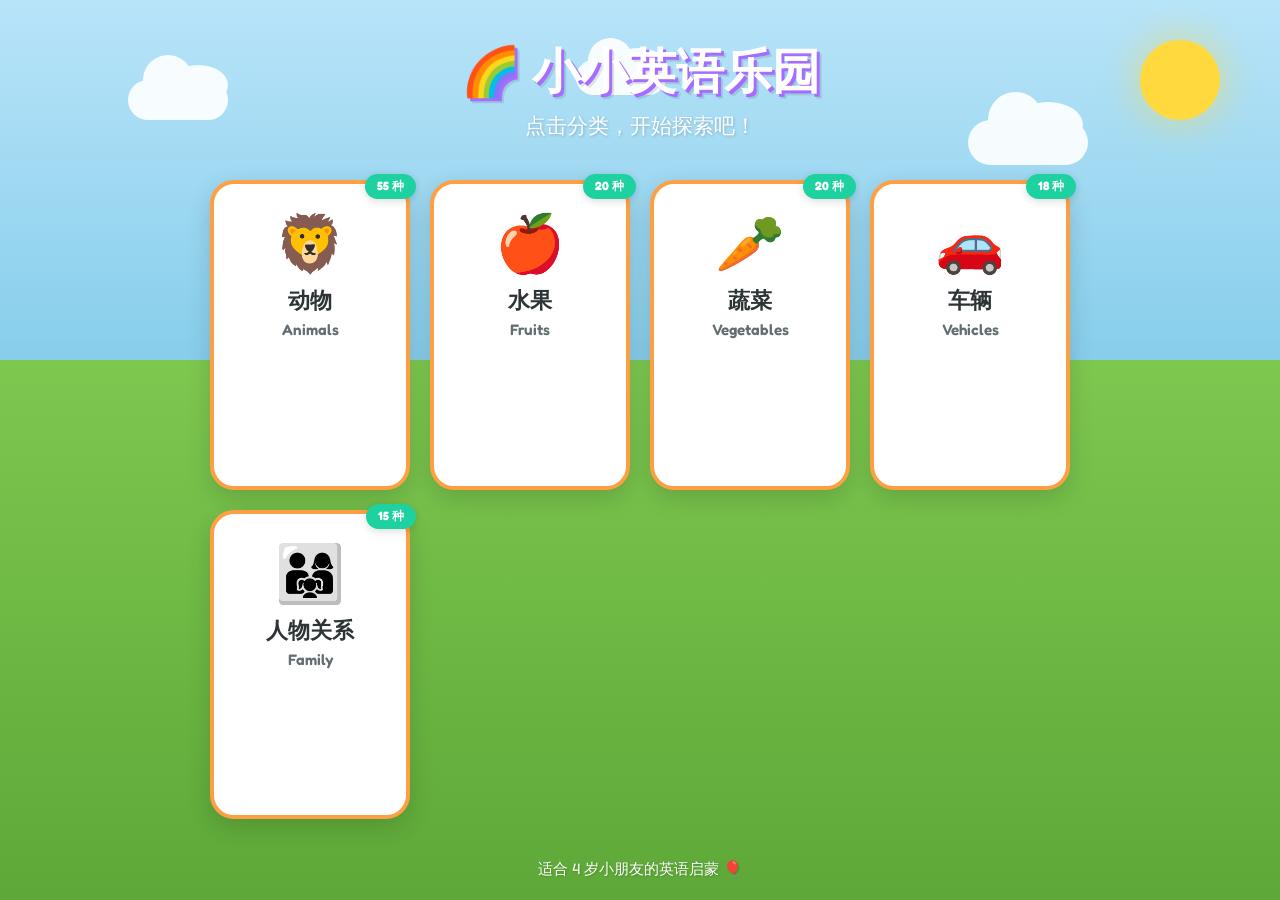
==== index.html @ f5d6f94d "init初始化 init初始化" ====
<!DOCTYPE html>
<html lang="zh-CN">
<head>
  <meta charset="UTF-8">
  <meta name="viewport" content="width=device-width, initial-scale=1.0">
  <title>小小英语乐园 🌈</title>
  <link rel="preconnect" href="https://fonts.googleapis.com">
  <link rel="preconnect" href="https://fonts.gstatic.com" crossorigin>
  <link href="https://fonts.googleapis.com/css2?family=Fredoka:wght@400;600;700&display=swap" rel="stylesheet">
  <link rel="stylesheet" href="css/style.css">
</head>
<body class="home-page">
  <div class="sky-bg">
    <div class="cloud cloud-1"></div>
    <div class="cloud cloud-2"></div>
    <div class="cloud cloud-3"></div>
    <div class="sun"></div>
  </div>

  <header class="header">
    <h1 class="title">🌈 小小英语乐园</h1>
    <p class="subtitle">点击分类，开始探索吧！</p>
  </header>

  <main class="categories">
    <a href="animals.html" class="category-card category-active">
      <div class="card-icon">🦁</div>
      <h2>动物</h2>
      <p>Animals</p>
      <span class="badge">55 种</span>
    </a>

    <a href="fruits.html" class="category-card category-active">
      <div class="card-icon">🍎</div>
      <h2>水果</h2>
      <p>Fruits</p>
      <span class="badge">20 种</span>
    </a>

    <a href="vegetables.html" class="category-card category-active">
      <div class="card-icon">🥕</div>
      <h2>蔬菜</h2>
      <p>Vegetables</p>
      <span class="badge">20 种</span>
    </a>

    <a href="vehicles.html" class="category-card category-active">
      <div class="card-icon">🚗</div>
      <h2>车辆</h2>
      <p>Vehicles</p>
      <span class="badge">18 种</span>
    </a>

    <a href="family.html" class="category-card category-active">
      <div class="card-icon">👨‍👩‍👧</div>
      <h2>人物关系</h2>
      <p>Family</p>
      <span class="badge">15 种</span>
    </a>
  </main>

  <footer class="footer">
    <p>适合 4 岁小朋友的英语启蒙 🎈</p>
  </footer>
</body>
</html>
---- css/style.css ----
/* ===== 基础样式 ===== */
*, *::before, *::after {
  box-sizing: border-box;
  margin: 0;
  padding: 0;
}

:root {
  --sky: #87CEEB;
  --sky-light: #B8E4F9;
  --grass: #7EC850;
  --grass-dark: #5DA838;
  --sun: #FFD93D;
  --white: #FFFFFF;
  --text: #2D3436;
  --pink: #FF6B9D;
  --purple: #A66CFF;
  --orange: #FF9F43;
  --blue: #54A0FF;
  --green: #1DD1A1;
  --shadow: rgba(0, 0, 0, 0.15);
  --font: 'Fredoka', 'Microsoft YaHei', sans-serif;
}

html {
  font-size: 16px;
}

body {
  font-family: var(--font);
  color: var(--text);
  min-height: 100vh;
  overflow-x: hidden;
  -webkit-tap-highlight-color: transparent;
  user-select: none;
}

/* ===== 首页背景 ===== */
.home-page {
  background: linear-gradient(180deg, var(--sky-light) 0%, var(--sky) 40%, var(--grass) 40%, var(--grass-dark) 100%);
  min-height: 100vh;
  display: flex;
  flex-direction: column;
  align-items: center;
}

.sky-bg {
  position: fixed;
  inset: 0;
  pointer-events: none;
  z-index: 0;
}

.sun {
  position: absolute;
  top: 40px;
  right: 60px;
  width: 80px;
  height: 80px;
  background: var(--sun);
  border-radius: 50%;
  box-shadow: 0 0 40px rgba(255, 217, 61, 0.6);
  animation: pulse 3s ease-in-out infinite;
}

.cloud {
  position: absolute;
  background: white;
  border-radius: 50px;
  opacity: 0.9;
  animation: float 8s ease-in-out infinite;
}

.cloud::before, .cloud::after {
  content: '';
  position: absolute;
  background: white;
  border-radius: 50%;
}

.cloud-1 { width: 100px; height: 40px; top: 80px; left: 10%; animation-delay: 0s; }
.cloud-1::before { width: 50px; height: 50px; top: -25px; left: 15px; }
.cloud-1::after { width: 60px; height: 40px; top: -15px; left: 40px; }

.cloud-2 { width: 120px; height: 45px; top: 120px; right: 15%; animation-delay: -3s; }
.cloud-2::before { width: 55px; height: 55px; top: -28px; left: 20px; }
.cloud-2::after { width: 70px; height: 45px; top: -18px; left: 45px; }

.cloud-3 { width: 90px; height: 35px; top: 60px; left: 45%; animation-delay: -5s; }
.cloud-3::before { width: 45px; height: 45px; top: -22px; left: 12px; }
.cloud-3::after { width: 55px; height: 35px; top: -12px; left: 35px; }

@keyframes float {
  0%, 100% { transform: translateX(0); }
  50% { transform: translateX(20px); }
}

@keyframes pulse {
  0%, 100% { transform: scale(1); }
  50% { transform: scale(1.08); }
}

/* ===== 首页头部 ===== */
.header {
  position: relative;
  z-index: 1;
  text-align: center;
  padding: 40px 20px 20px;
}

.title {
  font-size: clamp(2rem, 6vw, 3rem);
  font-weight: 700;
  color: var(--white);
  text-shadow: 3px 3px 0 var(--purple), 5px 5px 0 rgba(0,0,0,0.1);
  margin-bottom: 8px;
}

.subtitle {
  font-size: clamp(1rem, 3vw, 1.3rem);
  color: var(--white);
  text-shadow: 1px 1px 3px rgba(0,0,0,0.2);
}

/* ===== 分类卡片 ===== */
.categories {
  position: relative;
  z-index: 1;
  display: grid;
  grid-template-columns: repeat(auto-fit, minmax(160px, 1fr));
  gap: 20px;
  padding: 20px;
  max-width: 900px;
  width: 100%;
  flex: 1;
}

.category-card {
  background: var(--white);
  border-radius: 24px;
  padding: 24px 16px;
  text-align: center;
  text-decoration: none;
  color: var(--text);
  box-shadow: 0 8px 24px var(--shadow);
  transition: transform 0.2s, box-shadow 0.2s;
  position: relative;
  cursor: pointer;
  border: 4px solid transparent;
}

.category-card:hover,
.category-card:active {
  transform: translateY(-6px) scale(1.03);
  box-shadow: 0 14px 32px rgba(0,0,0,0.2);
}

.category-active {
  border-color: var(--orange);
}

.category-active:hover {
  border-color: var(--pink);
}

.category-soon {
  opacity: 0.65;
  cursor: not-allowed;
  filter: grayscale(30%);
}

.category-soon:hover {
  transform: none;
  box-shadow: 0 8px 24px var(--shadow);
}

.card-icon {
  font-size: 3.5rem;
  margin-bottom: 8px;
  display: block;
  animation: bounce 2s ease-in-out infinite;
}

.category-soon .card-icon {
  animation: none;
}

@keyframes bounce {
  0%, 100% { transform: translateY(0); }
  50% { transform: translateY(-8px); }
}

.category-card h2 {
  font-size: 1.4rem;
  font-weight: 700;
  margin-bottom: 4px;
}

.category-card p {
  font-size: 0.95rem;
  color: #636e72;
  font-weight: 600;
}

.badge {
  position: absolute;
  top: -10px;
  right: -10px;
  background: var(--green);
  color: white;
  font-size: 0.75rem;
  font-weight: 700;
  padding: 4px 12px;
  border-radius: 20px;
  box-shadow: 0 2px 8px rgba(0,0,0,0.15);
}

.badge.soon {
  background: #b2bec3;
}

.footer {
  position: relative;
  z-index: 1;
  padding: 20px;
  text-align: center;
  color: var(--white);
  font-size: 0.95rem;
  text-shadow: 1px 1px 2px rgba(0,0,0,0.2);
}

/* ===== 学习场景通用 ===== */
.scene-page {
  min-height: 100vh;
  display: flex;
  flex-direction: column;
}

.zoo-page { background: #1a1a2e; }
.fruits-page { background: #2d1b4e; }
.vegetables-page { background: #1b3d2f; }
.vehicles-page { background: #1a2540; }
.family-page { background: #3d2040; }

.item-count,
.animal-count {
  margin-left: auto;
  font-size: 0.9rem;
  color: #636e72;
  font-weight: 600;
}

.item-count strong,
.animal-count strong {
  color: var(--orange);
  font-size: 1.1rem;
}

.learning-scene {
  position: relative;
  flex: 1;
  margin: 0 16px 16px;
  border-radius: 24px;
  box-shadow: 0 8px 32px rgba(0,0,0,0.3);
  overflow-y: auto;
  overflow-x: hidden;
  max-height: calc(100vh - 160px);
}

.scene-sky {
  position: absolute;
  top: 0; left: 0; right: 0;
  height: 160px;
  pointer-events: none;
}

.scene-sign {
  position: absolute;
  top: 70px;
  left: 50%;
  transform: translateX(-50%);
  border-radius: 12px;
  padding: 8px 28px;
  text-align: center;
  z-index: 10;
  box-shadow: 0 4px 12px rgba(0,0,0,0.3);
}

.scene-sign span {
  display: block;
  font-size: 1.6rem;
  font-weight: 700;
  letter-spacing: 4px;
}

.scene-sign small {
  color: white;
  font-size: 0.85rem;
  font-weight: 600;
}

.scene-ground {
  position: absolute;
  bottom: 0; left: 0; right: 0;
  height: 120px;
  pointer-events: none;
}

.items-container,
.animals-container {
  position: relative;
  z-index: 20;
  display: grid;
  grid-template-columns: repeat(auto-fill, minmax(88px, 1fr));
  gap: 10px;
  padding: 150px 14px 130px;
  min-height: 400px;
}

.scene-item,
.animal {
  position: relative;
  display: flex;
  flex-direction: column;
  align-items: center;
  cursor: pointer;
  transition: transform 0.2s, box-shadow 0.2s;
  z-index: 20;
  background: rgba(255, 255, 255, 0.88);
  border-radius: 18px;
  padding: 12px 6px 8px;
  box-shadow: 0 4px 12px rgba(0, 0, 0, 0.12);
  border: 2px solid rgba(255, 255, 255, 0.9);
}

.scene-item:hover, .scene-item:active,
.animal:hover, .animal:active {
  transform: scale(1.08);
  box-shadow: 0 8px 20px rgba(0, 0, 0, 0.18);
}

.item-icon, .animal-icon {
  font-size: clamp(2rem, 6vw, 2.8rem);
  filter: drop-shadow(2px 3px 4px rgba(0,0,0,0.15));
  animation: itemIdle 3s ease-in-out infinite;
  line-height: 1;
  display: flex;
  align-items: center;
  justify-content: center;
}

.item-img, .animal-img {
  width: clamp(2rem, 6vw, 2.8rem);
  height: clamp(2rem, 6vw, 2.8rem);
  object-fit: contain;
  filter: drop-shadow(2px 3px 4px rgba(0,0,0,0.15));
  animation: itemIdle 3s ease-in-out infinite;
}

.item-label, .animal-label {
  margin-top: 6px;
  font-size: 0.8rem;
  font-weight: 700;
  color: var(--text);
  text-align: center;
}

.scene-item.clicked .item-icon,
.scene-item.clicked .item-img,
.animal.clicked .animal-icon,
.animal.clicked .animal-img {
  animation: itemJump 0.5s ease;
}

@keyframes itemIdle {
  0%, 100% { transform: translateY(0); }
  50% { transform: translateY(-6px); }
}

@keyframes itemJump {
  0% { transform: translateY(0) scale(1); }
  30% { transform: translateY(-20px) scale(1.2); }
  60% { transform: translateY(-10px) scale(1.1); }
  100% { transform: translateY(0) scale(1); }
}

/* ===== 动物园场景 ===== */
.zoo-scene {
  background: linear-gradient(180deg, #6BB5FF 0%, #A8D8FF 22%, var(--grass) 22%, var(--grass-dark) 100%);
}

.zoo-sky, .fruits-sky, .veg-sky, .road-sky, .home-sky {
  background: linear-gradient(180deg, #6BB5FF 0%, #A8D8FF 100%);
}

.fruits-scene {
  background: linear-gradient(180deg, #FFB6C1 0%, #FFDAB9 22%, #90EE90 22%, #32CD32 100%);
}
.fruits-sky { background: linear-gradient(180deg, #87CEFA 0%, #FFE4B5 100%); }
.fruits-sign { background: #E65100; border: 4px solid #FF9800; }
.fruits-sign span { color: #FFF; text-shadow: 2px 2px 0 #BF360C; }
.fruits-ground { background: linear-gradient(180deg, #90EE90 0%, #228B22 100%); }
.fruit-tree { position: absolute; font-size: 2.5rem; z-index: 3; }
.fruit-tree.tree-1 { bottom: 40px; left: 5%; }
.fruit-tree.tree-2 { bottom: 45px; right: 6%; }
.fruit-basket { position: absolute; bottom: 35px; left: 45%; font-size: 2rem; }

.vegetables-scene {
  background: linear-gradient(180deg, #B8E986 0%, #D4EFDF 22%, #8B6914 22%, #654321 100%);
}
.veg-sky { background: linear-gradient(180deg, #87CEEB 0%, #E0F7FA 100%); }
.veg-sign { background: #2E7D32; border: 4px solid #66BB6A; }
.veg-sign span { color: #C8E6C9; text-shadow: 2px 2px 0 #1B5E20; }
.veg-ground { background: linear-gradient(180deg, #8D6E63 0%, #5D4037 100%); }
.veg-patch { position: absolute; font-size: 2rem; z-index: 3; }
.veg-patch.patch-1 { bottom: 45px; left: 8%; }
.veg-patch.patch-2 { bottom: 50px; right: 10%; }
.veg-fence { position: absolute; bottom: 35px; left: 42%; font-size: 2rem; }

.vehicles-scene {
  background: linear-gradient(180deg, #78909C 0%, #B0BEC5 22%, #546E7A 22%, #37474F 100%);
}
.road-sky { background: linear-gradient(180deg, #64B5F6 0%, #BBDEFB 100%); }
.road-sign { background: #1565C0; border: 4px solid #42A5F5; }
.road-sign span { color: #FFEB3B; text-shadow: 2px 2px 0 #0D47A1; }
.road-ground { background: linear-gradient(180deg, #616161 0%, #424242 100%); }
.road-line {
  position: absolute; bottom: 55px; left: 10%; right: 10%;
  height: 8px; background: repeating-linear-gradient(90deg, #FFEB3B 0 20px, transparent 20px 40px);
}
.road-car { position: absolute; font-size: 2rem; z-index: 3; }
.road-car.deco-1 { bottom: 60px; left: 5%; }
.road-car.deco-2 { bottom: 40px; right: 8%; font-size: 2.5rem; }

.family-scene {
  background: linear-gradient(180deg, #F8BBD0 0%, #FCE4EC 22%, #FFCCBC 22%, #FFAB91 100%);
}
.home-sky { background: linear-gradient(180deg, #F48FB1 0%, #FCE4EC 100%); }
.home-sign { background: #AD1457; border: 4px solid #EC407A; }
.home-sign span { color: #FCE4EC; text-shadow: 2px 2px 0 #880E4F; }
.home-ground { background: linear-gradient(180deg, #FFCCBC 0%, #FF8A65 100%); }
.home-house { position: absolute; bottom: 40px; left: 8%; font-size: 3rem; }
.home-heart { position: absolute; bottom: 45px; left: 45%; font-size: 2rem; }
.home-tree { position: absolute; bottom: 40px; right: 8%; font-size: 2.5rem; }

.scene-sky .sun { top: 30px; right: 40px; width: 60px; height: 60px; }
.scene-sky .cloud-1 { top: 50px; left: 8%; }
.scene-sky .cloud-2 { top: 90px; right: 12%; }

.zoo-sign {
  background: #8B4513;
  border: 4px solid #D2691E;
}

.zoo-sign span {
  color: #FFD700;
  text-shadow: 2px 2px 0 #654321;
}

.fence {
  position: absolute;
  top: 130px;
  width: 50px;
  height: 60px;
  z-index: 5;
  background: repeating-linear-gradient(90deg, #8B6914 0px, #8B6914 8px, transparent 8px, transparent 16px);
  border-top: 6px solid #A0522D;
}
.fence-left { left: 5%; }
.fence-right { right: 5%; }

.zoo-ground {
  background: linear-gradient(180deg, var(--grass) 0%, var(--grass-dark) 100%);
}

.path {
  position: absolute;
  bottom: 0; left: 50%;
  transform: translateX(-50%);
  width: 120px; height: 100%;
  background: #D4A574;
  border-radius: 60px 60px 0 0;
  opacity: 0.7;
}

.tree { position: absolute; font-size: 3rem; z-index: 3; filter: drop-shadow(2px 4px 4px rgba(0,0,0,0.2)); }
.tree-1 { bottom: 40px; left: 3%; }
.tree-2 { bottom: 50px; right: 4%; font-size: 2.5rem; }

.pond {
  position: absolute;
  bottom: 30px; left: 12%;
  font-size: 2rem;
  background: rgba(100, 180, 255, 0.5);
  width: 80px; height: 50px;
  border-radius: 50%;
  display: flex; align-items: center; justify-content: center;
  border: 3px solid rgba(100, 180, 255, 0.8);
}

/* ===== 弹窗 ===== */
.item-modal,
.animal-modal {
  position: fixed;
  inset: 0;
  z-index: 1000;
  display: flex;
  align-items: center;
  justify-content: center;
  opacity: 0;
  visibility: hidden;
  transition: opacity 0.3s, visibility 0.3s;
}

.item-modal.show,
.animal-modal.show {
  opacity: 1;
  visibility: visible;
}

.item-modal.show .modal-content,
.animal-modal.show .modal-content {
  transform: scale(1) translateY(0);
}

.modal-item-icon,
.modal-animal-icon {
  font-size: 5rem;
  margin-bottom: 12px;
  animation: modalBounce 0.6s ease;
  display: flex;
  align-items: center;
  justify-content: center;
}

.modal-item-icon .item-img,
.modal-animal-icon .animal-img,
img.modal-item-icon,
img.modal-animal-icon {
  width: 5rem;
  height: 5rem;
  object-fit: contain;
}

.top-nav {
  display: flex;
  align-items: center;
  gap: 16px;
  padding: 12px 20px;
  background: rgba(255,255,255,0.95);
  box-shadow: 0 2px 12px var(--shadow);
  z-index: 100;
}

.back-btn {
  display: inline-flex;
  align-items: center;
  padding: 10px 18px;
  background: var(--blue);
  color: white;
  text-decoration: none;
  border-radius: 30px;
  font-weight: 700;
  font-size: 1rem;
  transition: transform 0.15s, background 0.15s;
  box-shadow: 0 4px 12px rgba(84, 160, 255, 0.4);
}

.back-btn:hover,
.back-btn:active {
  transform: scale(1.05);
  background: #3d8bf0;
}

.scene-title {
  font-size: clamp(1.2rem, 4vw, 1.6rem);
  font-weight: 700;
  color: var(--text);
}

.animal-count {
  margin-left: auto;
  font-size: 0.9rem;
  color: #636e72;
  font-weight: 600;
}

.animal-count strong {
  color: var(--orange);
  font-size: 1.1rem;
}

.zone-tabs {
  display: flex;
  gap: 8px;
  padding: 10px 16px;
  overflow-x: auto;
  background: rgba(255, 255, 255, 0.92);
  border-bottom: 2px solid #eee;
  z-index: 99;
  -webkit-overflow-scrolling: touch;
  scrollbar-width: none;
}

.zone-tabs::-webkit-scrollbar {
  display: none;
}

.zone-tab {
  flex-shrink: 0;
  padding: 8px 16px;
  border: 2px solid #dfe6e9;
  border-radius: 20px;
  background: white;
  font-family: var(--font);
  font-size: 0.9rem;
  font-weight: 700;
  color: #636e72;
  cursor: pointer;
  transition: all 0.15s;
}

.zone-tab:hover,
.zone-tab.active {
  background: var(--orange);
  border-color: var(--orange);
  color: white;
  transform: scale(1.04);
}

.modal-backdrop {
  position: absolute;
  inset: 0;
  background: rgba(0,0,0,0.5);
}

.modal-layout {
  position: relative;
  z-index: 1;
  display: flex;
  align-items: center;
  justify-content: center;
  gap: 12px;
  width: 100%;
  max-width: 480px;
  padding: 0 12px;
}

.modal-nav {
  flex-shrink: 0;
  width: 52px;
  height: 52px;
  border: none;
  border-radius: 50%;
  background: var(--blue);
  color: white;
  font-size: 1.3rem;
  font-weight: 700;
  cursor: pointer;
  box-shadow: 0 4px 16px rgba(84, 160, 255, 0.45);
  transition: transform 0.15s, background 0.15s;
}

.modal-nav:hover,
.modal-nav:active {
  transform: scale(1.1);
  background: #3d8bf0;
}

.modal-content {
  position: relative;
  background: white;
  border-radius: 32px;
  padding: 36px 32px 32px;
  text-align: center;
  flex: 1;
  min-width: 0;
  max-width: 360px;
  box-shadow: 0 20px 60px rgba(0,0,0,0.3);
  transform: scale(0.8) translateY(20px);
  transition: transform 0.3s cubic-bezier(0.34, 1.56, 0.64, 1);
  border: 5px solid var(--orange);
}

.animal-modal.show .modal-content {
  transform: scale(1) translateY(0);
}

.modal-index {
  font-size: 0.85rem;
  color: #b2bec3;
  font-weight: 600;
  margin-bottom: 8px;
}

.modal-close {
  position: absolute;
  top: 12px;
  right: 16px;
  background: none;
  border: none;
  font-size: 1.5rem;
  color: #b2bec3;
  cursor: pointer;
  width: 36px;
  height: 36px;
  border-radius: 50%;
  transition: background 0.15s, color 0.15s;
}

.modal-close:hover {
  background: #f1f2f6;
  color: var(--text);
}

.modal-animal-icon {
  font-size: 5rem;
  margin-bottom: 12px;
  animation: modalBounce 0.6s ease;
  display: flex;
  align-items: center;
  justify-content: center;
}

.modal-animal-icon.animal-img,
.modal-animal-icon .animal-img,
img.modal-animal-icon {
  width: 5rem;
  height: 5rem;
  object-fit: contain;
}

@keyframes modalBounce {
  0% { transform: scale(0); }
  60% { transform: scale(1.2); }
  100% { transform: scale(1); }
}

.modal-english {
  font-size: 2.2rem;
  font-weight: 700;
  color: var(--blue);
  margin-bottom: 8px;
}

.modal-chinese {
  font-size: 1.5rem;
  font-weight: 600;
  color: var(--pink);
  margin-bottom: 16px;
}

.modal-sentence {
  background: linear-gradient(135deg, #f8f9ff 0%, #fff5f0 100%);
  border-radius: 16px;
  padding: 14px 16px;
  margin-bottom: 20px;
  border: 2px dashed #ffd6a5;
}

.sentence-en {
  font-size: 1.05rem;
  font-weight: 600;
  color: var(--blue);
  line-height: 1.5;
  margin-bottom: 6px;
}

.sentence-zh {
  font-size: 0.95rem;
  font-weight: 600;
  color: #636e72;
  line-height: 1.4;
}

.replay-btn {
  background: linear-gradient(135deg, var(--green), #10ac84);
  color: white;
  border: none;
  padding: 14px 32px;
  border-radius: 30px;
  font-family: var(--font);
  font-size: 1.1rem;
  font-weight: 700;
  cursor: pointer;
  box-shadow: 0 6px 20px rgba(29, 209, 161, 0.4);
  transition: transform 0.15s;
}

.replay-btn:hover,
.replay-btn:active {
  transform: scale(1.05);
}

.hint {
  text-align: center;
  color: rgba(255,255,255,0.8);
  padding: 12px;
  font-size: 1rem;
  font-weight: 600;
}

/* ===== 响应式 ===== */
@media (max-width: 600px) {
  .categories {
    grid-template-columns: repeat(2, 1fr);
    gap: 14px;
    padding: 14px;
  }

  .category-card {
    padding: 18px 12px;
  }

  .card-icon {
    font-size: 2.8rem;
  }

  .learning-scene,
  .zoo-scene {
    margin: 0 8px 8px;
  }

  .items-container,
  .animals-container {
    grid-template-columns: repeat(auto-fill, minmax(76px, 1fr));
    gap: 10px;
    padding: 150px 10px 120px;
  }

  .scene-item,
  .animal {
    padding: 10px 4px 6px;
  }

  .item-icon,
  .animal-icon {
    font-size: 1.8rem;
  }

  .item-label,
  .animal-label {
    font-size: 0.72rem;
  }

  .modal-layout {
    gap: 8px;
    padding: 0 8px;
  }

  .modal-nav {
    width: 44px;
    height: 44px;
    font-size: 1.1rem;
  }

  .modal-content {
    padding: 28px 20px 24px;
  }

  .modal-item-icon,
  .modal-animal-icon {
    font-size: 4rem;
  }

  .modal-english {
    font-size: 1.8rem;
  }
}
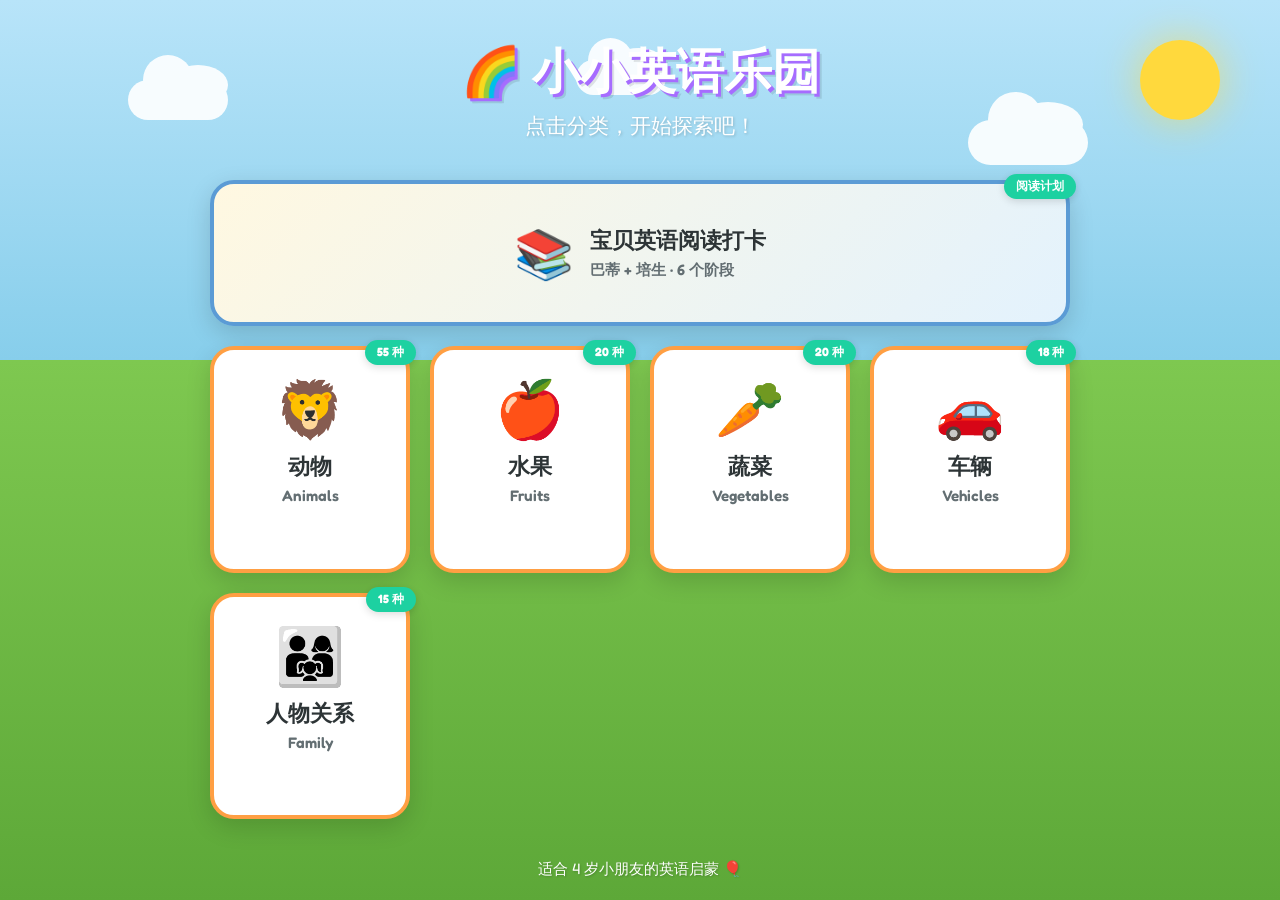
==== commit ce795399: "﻿feat: add reading check-in plan and home entry" ====
--- a/index.html
+++ b/index.html
@@ -2,7 +2,7 @@
 <html lang="zh-CN">
 <head>
   <meta charset="UTF-8">
-  <meta name="viewport" content="width=device-width, initial-scale=1.0">
+  <meta name="viewport" content="width=device-width, initial-scale=1.0, maximum-scale=1.0, minimum-scale=1.0, viewport-fit=cover">
   <title>小小英语乐园 🌈</title>
   <link rel="preconnect" href="https://fonts.googleapis.com">
   <link rel="preconnect" href="https://fonts.gstatic.com" crossorigin>
@@ -23,6 +23,15 @@
   </header>
 
   <main class="categories">
+    <a href="reading-checkin.html" class="category-card category-active category-featured">
+      <div class="card-icon">📚</div>
+      <div>
+        <h2>宝贝英语阅读打卡</h2>
+        <p>巴蒂 + 培生 · 6 个阶段</p>
+      </div>
+      <span class="badge">阅读计划</span>
+    </a>
+
     <a href="animals.html" class="category-card category-active">
       <div class="card-icon">🦁</div>
       <h2>动物</h2>
--- a/css/style.css
+++ b/css/style.css
@@ -24,15 +24,19 @@
 
 html {
   font-size: 16px;
+  -webkit-text-size-adjust: 100%;
+  text-size-adjust: 100%;
 }
 
 body {
   font-family: var(--font);
   color: var(--text);
   min-height: 100vh;
+  min-height: 100dvh;
   overflow-x: hidden;
   -webkit-tap-highlight-color: transparent;
   user-select: none;
+  padding-bottom: env(safe-area-inset-bottom, 0);
 }
 
 /* ===== 首页背景 ===== */
@@ -163,6 +167,31 @@
   border-color: var(--pink);
 }
 
+.category-featured {
+  grid-column: 1 / -1;
+  display: flex;
+  flex-direction: row;
+  align-items: center;
+  justify-content: center;
+  gap: 16px;
+  padding: 20px 24px;
+  background: linear-gradient(135deg, #fff8e1 0%, #e3f2fd 100%);
+  border-color: #5B9BD5;
+}
+
+.category-featured .card-icon {
+  font-size: 3rem;
+  margin-bottom: 0;
+}
+
+.category-featured h2 {
+  margin-bottom: 2px;
+}
+
+.category-featured > div:not(.card-icon) {
+  text-align: left;
+}
+
 .category-soon {
   opacity: 0.65;
   cursor: not-allowed;
@@ -265,6 +294,8 @@
   overflow-y: auto;
   overflow-x: hidden;
   max-height: calc(100vh - 160px);
+  max-height: calc(100dvh - 160px);
+  -webkit-overflow-scrolling: touch;
 }
 
 .scene-sky {
@@ -349,12 +380,19 @@
   justify-content: center;
 }
 
-.item-img, .animal-img {
+.item-img, .animal-img,
+.item-svg, .animal-svg {
   width: clamp(2rem, 6vw, 2.8rem);
   height: clamp(2rem, 6vw, 2.8rem);
   object-fit: contain;
   filter: drop-shadow(2px 3px 4px rgba(0,0,0,0.15));
   animation: itemIdle 3s ease-in-out infinite;
+}
+
+.item-svg svg, .animal-svg svg {
+  width: 100%;
+  height: 100%;
+  display: block;
 }
 
 .item-label, .animal-label {
@@ -367,8 +405,10 @@
 
 .scene-item.clicked .item-icon,
 .scene-item.clicked .item-img,
+.scene-item.clicked .item-svg,
 .animal.clicked .animal-icon,
-.animal.clicked .animal-img {
+.animal.clicked .animal-img,
+.animal.clicked .animal-svg {
   animation: itemJump 0.5s ease;
 }
 
@@ -535,6 +575,8 @@
 
 .modal-item-icon .item-img,
 .modal-animal-icon .animal-img,
+.modal-item-icon .item-svg,
+.modal-animal-icon .animal-svg,
 img.modal-item-icon,
 img.modal-animal-icon {
   width: 5rem;
@@ -816,9 +858,59 @@
     font-size: 2.8rem;
   }
 
+  .category-featured {
+    flex-direction: column;
+    gap: 6px;
+    padding: 18px 12px;
+  }
+
+  .category-featured .card-icon {
+    font-size: 2.8rem;
+  }
+
+  .category-featured > div:not(.card-icon) {
+    text-align: center;
+  }
+
+  .top-nav {
+    flex-wrap: wrap;
+    gap: 8px;
+    padding: 10px 12px;
+    padding-top: max(10px, env(safe-area-inset-top, 0));
+  }
+
+  .back-btn {
+    padding: 8px 14px;
+    font-size: 0.9rem;
+    flex-shrink: 0;
+  }
+
+  .scene-title {
+    flex: 1 1 auto;
+    min-width: 0;
+    font-size: 1.1rem;
+    white-space: nowrap;
+    overflow: hidden;
+    text-overflow: ellipsis;
+  }
+
+  .item-count,
+  .animal-count {
+    flex: 1 1 100%;
+    margin-left: 0;
+    text-align: center;
+    font-size: 0.78rem;
+  }
+
+  .item-count strong,
+  .animal-count strong {
+    font-size: 0.95rem;
+  }
+
   .learning-scene,
   .zoo-scene {
     margin: 0 8px 8px;
+    max-height: calc(100dvh - 148px);
   }
 
   .items-container,
@@ -844,26 +936,85 @@
   }
 
   .modal-layout {
-    gap: 8px;
-    padding: 0 8px;
+    position: relative;
+    width: 100%;
+    max-width: none;
+    padding: 12px 52px;
+    gap: 0;
   }
 
   .modal-nav {
-    width: 44px;
-    height: 44px;
-    font-size: 1.1rem;
+    position: fixed;
+    top: 50%;
+    transform: translateY(-50%);
+    width: 42px;
+    height: 42px;
+    font-size: 1rem;
+    z-index: 1001;
+  }
+
+  .modal-prev {
+    left: max(6px, env(safe-area-inset-left, 0));
+  }
+
+  .modal-next {
+    right: max(6px, env(safe-area-inset-right, 0));
   }
 
   .modal-content {
-    padding: 28px 20px 24px;
+    width: 100%;
+    max-width: none;
+    max-height: min(82dvh, 520px);
+    overflow-y: auto;
+    -webkit-overflow-scrolling: touch;
+    padding: 40px 16px 20px;
+  }
+
+  .modal-close {
+    top: 8px;
+    right: 10px;
+    z-index: 2;
+  }
+
+  .modal-index {
+    margin-bottom: 4px;
   }
 
   .modal-item-icon,
   .modal-animal-icon {
-    font-size: 4rem;
+    font-size: 3.5rem;
+    margin-bottom: 8px;
   }
 
   .modal-english {
-    font-size: 1.8rem;
-  }
-}
+    font-size: 1.6rem;
+  }
+
+  .modal-chinese {
+    font-size: 1.2rem;
+    margin-bottom: 12px;
+  }
+
+  .modal-sentence {
+    padding: 10px 12px;
+    margin-bottom: 14px;
+  }
+
+  .sentence-en {
+    font-size: 0.95rem;
+  }
+
+  .sentence-zh {
+    font-size: 0.85rem;
+  }
+
+  .replay-btn {
+    padding: 12px 24px;
+    font-size: 1rem;
+  }
+
+  .hint {
+    font-size: 0.85rem;
+    padding: 8px 12px 16px;
+  }
+}
